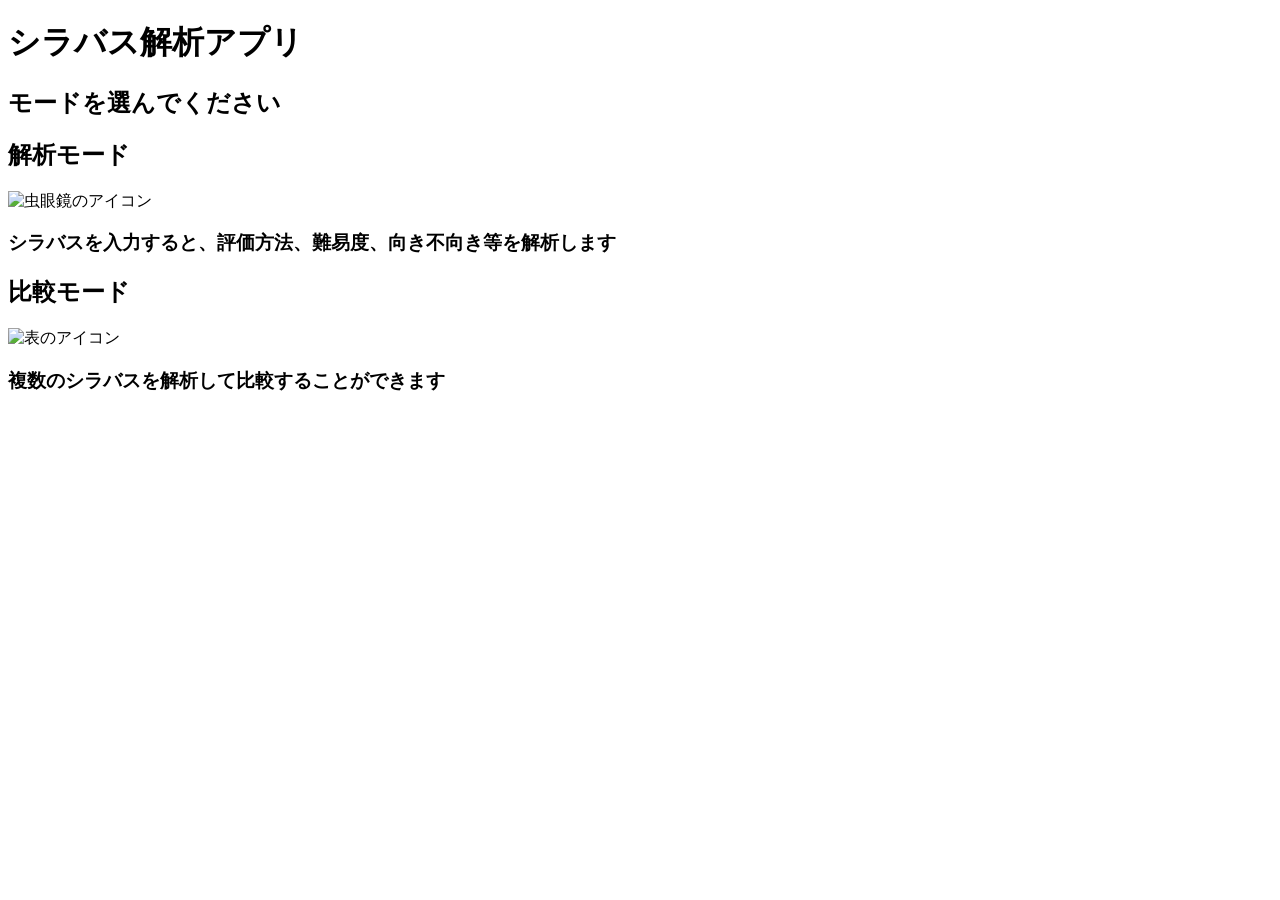
==== index.html @ b60768e2 "Create index.html" ====
<!DOCTYPE html>
<html lang="en">
  <head>
    <meta charset="UTF-8" />
    <meta name="viewport" content="width=device-width, initial-scale=1.0" />
    <meta http-equiv="X-UA-Compatible" content="ie=edge" />
    <title>シラバス解析アプリ</title>
    <link rel="stylesheet" href="styles.css" />
  </head>
  <body>
    <h1>シラバス解析アプリ</h1>
    <h2>モードを選んでください</h2>
    <div class="main-button">
      <div class="main-button1" onclick="location.href='single.html'">
        <div class="button-title">
          <h2>解析モード</h2>
          <img src="mushimegane.png" alt="虫眼鏡のアイコン" />
        </div>
        <h3>
          シラバスを入力すると、評価方法、難易度、向き不向き等を解析します
        </h3>
      </div>
      <div class="main-button1" onclick="location.href='double.html'">
        <div class="button-title">
          <h2>比較モード</h2>
          <img src="boad.png" alt="表のアイコン" />
        </div>
        <h3>複数のシラバスを解析して比較することができます</h3>
      </div>
    </div>
  </body>
</html>
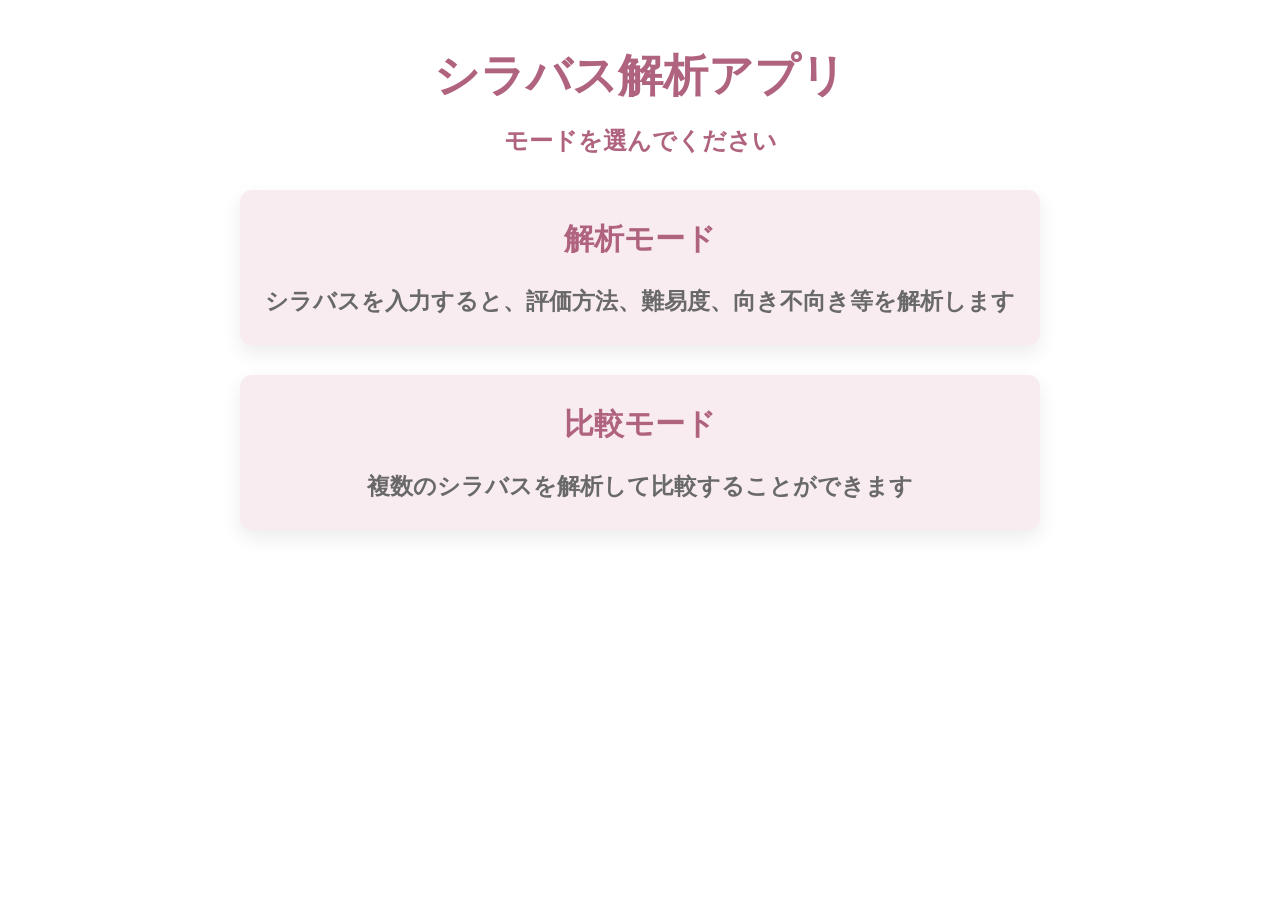
==== commit 728a0099: "Update index.html" ====
--- a/index.html
+++ b/index.html
@@ -14,7 +14,6 @@
       <div class="main-button1" onclick="location.href='single.html'">
         <div class="button-title">
           <h2>解析モード</h2>
-          <img src="mushimegane.png" alt="虫眼鏡のアイコン" />
         </div>
         <h3>
           シラバスを入力すると、評価方法、難易度、向き不向き等を解析します
@@ -23,7 +22,6 @@
       <div class="main-button1" onclick="location.href='double.html'">
         <div class="button-title">
           <h2>比較モード</h2>
-          <img src="boad.png" alt="表のアイコン" />
         </div>
         <h3>複数のシラバスを解析して比較することができます</h3>
       </div>
--- a/styles.css
+++ b/styles.css
@@ -0,0 +1,223 @@
+h1 {
+  font-size: 45px;
+}
+
+#double-Results {
+  display: none;
+}
+
+#Results {
+  display: none;
+}
+
+.loading {
+  display: none;
+  margin-top: 15px;
+  font-weight: bold;
+  color: #555;
+}
+
+.loading.show {
+  display: block;
+}
+
+* {
+  box-sizing: border-box;
+  margin: 0;
+  padding: 0;
+  font-family: "Segoe UI", "Hiragino Kaku Gothic ProN", sans-serif;
+}
+
+body {
+  color: #333;
+  line-height: 1.6;
+  padding: 40px;
+}
+
+h1 {
+  text-align: center;
+  margin-bottom: 10px;
+  color: #b0637f;
+}
+
+h2 {
+  text-align: center;
+  margin-bottom: 20px;
+  color: #b0637f;
+}
+
+.button-title h2 {
+  font-size: 30px;
+}
+
+h3 {
+  text-align: center;
+  color: dimgray;
+  font-size: 23px;
+}
+
+#Setup,
+#Results {
+  max-width: 800px;
+  margin: 30px auto;
+  background: #fff;
+  padding: 25px;
+  border-radius: 12px;
+  box-shadow: 0 8px 20px rgba(0, 0, 0, 0.08);
+}
+
+#double-Results {
+  max-width: 1200px;
+  margin: 30px auto;
+  background: #fff;
+  padding: 25px;
+  border-radius: 12px;
+  box-shadow: 0 8px 20px rgba(0, 0, 0, 0.08);
+}
+
+input[type="password"] {
+  width: 100%;
+  padding: 12px;
+  margin: 10px 0 20px;
+  border-radius: 8px;
+  border: 1px solid #f9ecf0;
+  background-color: hsl(342, 52%, 95%);
+  font-size: 16px;
+}
+
+input::placeholder {
+  color: #b0637f;
+}
+
+textarea::placeholder {
+  color: #b0637f;
+}
+
+textarea {
+  width: 100%;
+  min-height: 200px;
+  padding: 20px;
+  margin: 10px 0 20px;
+  border-radius: 8px;
+  border: 1px solid #f9ecf0;
+  background-color: #f9ecf0;
+  font-size: 16px;
+  resize: vertical;
+  line-height: 1.6;
+}
+
+textarea:focus,
+input:focus {
+  outline: none;
+  border-color: #e37795;
+}
+
+button {
+  padding: 10px 18px;
+  margin: 5px 5px 5px 0;
+  border: none;
+  border-radius: 8px;
+  background: ;
+  color: #fff;
+  background-color: #e37795;
+  font-size: 15px;
+  cursor: pointer;
+  transition: 0.2s;
+}
+
+button:hover {
+  background: #ffc2d3;
+}
+
+.main-button1:hover {
+  transform: scale(1.04);
+}
+
+.main-button1 {
+  max-width: 800px;
+  margin: 30px auto;
+  background: #f8ecf0;
+  padding: 25px;
+  border-radius: 12px;
+  box-shadow: 0 8px 20px rgba(0, 0, 0, 0.08);
+  cursor: pointer;
+  transition: transform 0.2s ease;
+}
+
+.button-title {
+  display: flex;
+  justify-content: center;
+  align-items: flex-start;
+}
+
+.button-title img {
+  width: 50px;
+}
+
+.loading,
+#loading {
+  display: none;
+  margin-top: 15px;
+  color: #b08293;
+  font-weight: bold;
+}
+
+.loading.show {
+  display: block;
+}
+
+table {
+  width: 100%;
+  border-collapse: collapse;
+  margin-top: 20px;
+  margin-bottom: 20px;
+  min-width: 900px;
+}
+
+#compareResult {
+  overflow-x: auto;
+}
+
+th,
+td {
+  padding: 12px;
+  border: 1px solid #ddd;
+  text-align: center;
+}
+
+th {
+  background: #f9ecf0;
+  font-weight: bold;
+}
+
+#ingredientsList {
+  margin-bottom: 10px;
+  padding: 30px;
+  border-radius: 6px;
+}
+
+#ingredientList p {
+  margin-bottom: 16px;
+}
+
+body > h1 + h2 + button {
+  display: block;
+  margin: 15px auto;
+  width: 200px;
+}
+
+.result-table {
+  width: 100%;
+  border-collapse: collapse;
+  min-width: auto;
+}
+
+.result-table th {
+  width: 30%;
+  text-align: left;
+}
+
+.result-table td {
+  text-align: left;
+  background: #fff;
+}
